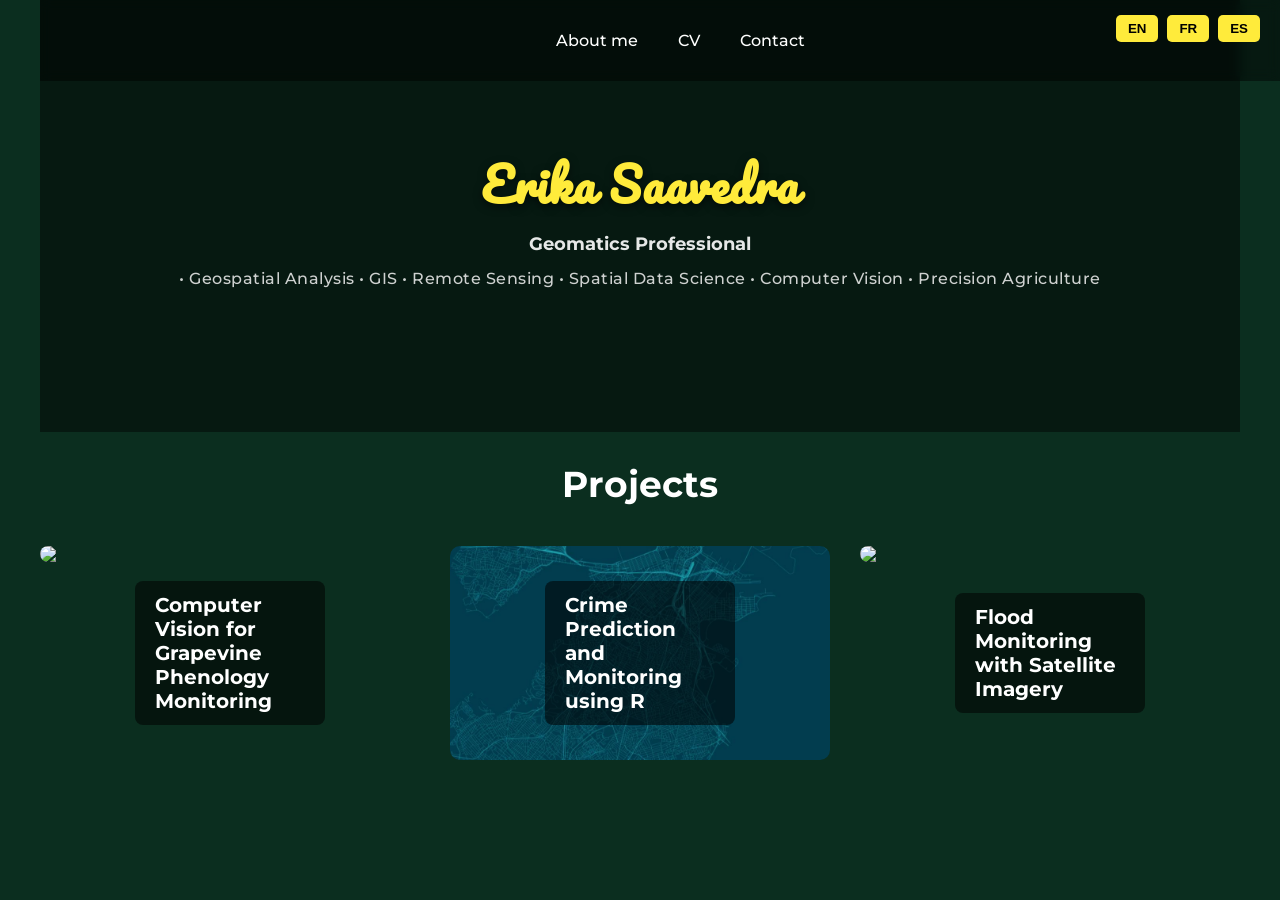
==== index.html @ 739f8e3c "Fix spacing in keywords section of index.html" ====
<!DOCTYPE html>
<html lang="en">
<head>
    <meta charset="UTF-8">
    <meta name="viewport" content="width=device-width, initial-scale=1.0">
    <title>Erika Saavedra | Geomatics Professional</title>
    <link rel="stylesheet" href="styles.css">
    <link href="https://fonts.googleapis.com/css2?family=Pacifico&family=Montserrat:wght@300;500;700&display=swap" rel="stylesheet">
</head>

<body>
<div class="main-container">
    <!-- LANGUAGE SWITCH -->
    <div class="lang-switch">
        <button data-lang="en">EN</button>
        <button data-lang="fr">FR</button>
        <button data-lang="es">ES</button>
    </div>

    <!-- NAVBAR -->
    <nav>
        <ul>
            <li><a href="about.html" class="t-about" id="about-link">About me</a></li>
            <li><a href="cv.pdf" target="_blank" class="t-cv">CV</a></li>
            <li><a href="contact.html" class="t-contact" id="contact-link">Contact</a></li>
        </ul>
    </nav>

    <!-- HERO SECTION -->
    <header class="hero">
        <div class="overlay"></div>
        <div class="hero-content">
            <h1 class="name">Erika Saavedra</h1>
            <h2 class="subtitle t-subtitle">Geomatics Professional</h2>
            <div class="keywords t-keywords"> • Geospatial Analysis  • GIS • Remote Sensing  • Spatial Data Science  • Computer Vision  • Precision Agriculture</div>        
        </div>
    </header>

       <!-- PROJECTS SECTION -->
    <section class="projects">
        <h2 class="t-projects">Projects</h2>

        <div class="project-grid">
            <a href="projects/project1/project1.html" class="project-card">
    <img src="https://images.unsplash.com/photo-1529070538774-1843cb3265df?auto=format&fit=crop&w=900&q=60">
    <div class="project-title">Computer Vision for Grapevine Phenology Monitoring</div>
</a>

            <a href="projects/project2/project2.html" class="project-card">
    <img src="BostonRed.jpg">
    <div class="project-title t-p2">Crime Prediction and Monitoring using R</div>
</a>

            <a href="projects/project3/project3.html" class="project-card">
    <img src="https://images.unsplash.com/photo-1501785888041-af3ef285b470?auto=format&fit=crop&w=900&q=60">
    <div class="project-title t-p3">Flood Monitoring with Satellite Imagery</div>
</a>
             
        </div>
    </section>

    <script src="script.js"></script>
    </div> <!-- cierre del main-container -->
</body>
</html>
---- styles.css ----
body {
    margin: 0;
    font-family: 'Montserrat', sans-serif;
    background-color: #0b2e1f;
    color: white;
}

/* LANGUAGE SWITCH */
.lang-switch {
    position: fixed;
    top: 15px;
    right: 20px;
    z-index: 20;
}

.lang-switch button {
    background: #ffeb3b;
    border: none;
    padding: 6px 12px;
    margin-left: 5px;
    cursor: pointer;
    border-radius: 5px;
    font-weight: bold;
}

.hero {
    height: 48vh; /* Antes 90vh */
    background-image: url('https://images.unsplash.com/photo-1500530855697-b586d89ba3ee?auto=format&fit=crop&w=1200&q=60');
    background-size: cover;
    background-position: center;
    position: relative;
    display: flex;
    justify-content: center;
    align-items: center;
    overflow: hidden; /* IMPORTANTE */
}
.hero-content {
    text-align: center;
    z-index: 2;
}

.overlay {
    position: absolute;
    inset: 0;
    background: rgba(0,0,0,0.45);
    z-index: 1;
    pointer-events: none;
}


nav {
    width: 100%;
    padding: 15px 0;
    position: fixed;
    top: 0;
    background-color: rgba(0,0,0,0.45);
    backdrop-filter: blur(6px);
    z-index: 10;
}

nav ul {
    list-style: none;
    display: flex;
    justify-content: center;
    gap: 40px;
    padding: 0;
}

nav a {
    color: white;
    text-decoration: none;
    font-weight: 500;
}


.name {
    font-family: 'Pacifico', cursive;
    font-size: 46px; /* Antes 80px */
    color: #ffeb3b;
    margin: 0;
    letter-spacing: 1px;
    text-shadow: 0 3px 8px rgba(0,0,0,0.5);
}

.subtitle {
    font-size: 18px; /* Antes 22px */
    margin-top: 8px;
    opacity: 0.9;
}

/* PROJECTS */

.projects {
    position: relative;
    z-index: 5;
}

.projects h2 {
    font-size: 36px;
    margin-bottom: 40px;
}

.project-grid {
    display: grid;
    grid-template-columns: repeat(3, 1fr);
    gap: 30px;
}

.project-card {
    position: relative;
    opacity: 0;
    transform: translateY(20px);
    transition: all 0.8s ease;
}

.project-card.visible {
    opacity: 1;
    transform: translateY(0);
}

.project-card img {
    width: 100%;
    height: auto;
    max-height: 260px;
    object-fit: cover;
   }

.project-title {
    position: absolute;
    top: 50%;
    left: 50%;
    transform: translate(-50%, -50%);
    background: rgba(0,0,0,0.55);
    padding: 12px 20px;
    border-radius: 8px;
    font-size: 20px;
    font-weight: bold;
    color: white;
}

.about-page,
.contact-page {
    margin-top: 120px; /* Ajusta si lo quieres más arriba o abajo */
}
.about-photo img {
    width: 220px;
    height: 220px;
    object-fit: cover;
    border-radius: 12px;
}

.about-container,
.contact-container {
    margin-top: 40px;
}

.keywords {
    margin-top: 12px;
    font-size: 16px;
    opacity: 0.85;
    letter-spacing: 0.5px;
    text-align: center;
    color: #f2f2f2; /* mismo color que tu nombre */
    font-weight: 500;
}

@media (max-width: 900px) {
    .project-grid {
        grid-template-columns: repeat(2, 1fr);
    }
}

@media (max-width: 600px) {
    .project-grid {
        grid-template-columns: 1fr;
    }

    .project-card img {
        max-height: 180px;
    }
}

h1, h2, h3, p {
    text-align: center;
}


img {
    width: 100%;
    height: auto;
    max-width: 600px;   /* evita imágenes gigantes */
    display: block;
    margin: 0 auto;     /* centra las imágenes */
    border-radius: 10px;
}

/* CONTENEDOR GENERAL PARA CENTRAR TODO */
.main-container {
    max-width: 1200px;   /* evita que el contenido se estire demasiado */
    margin: 0 auto;      /* centra todo */
    padding: 0 20px;     /* espacio lateral */
}
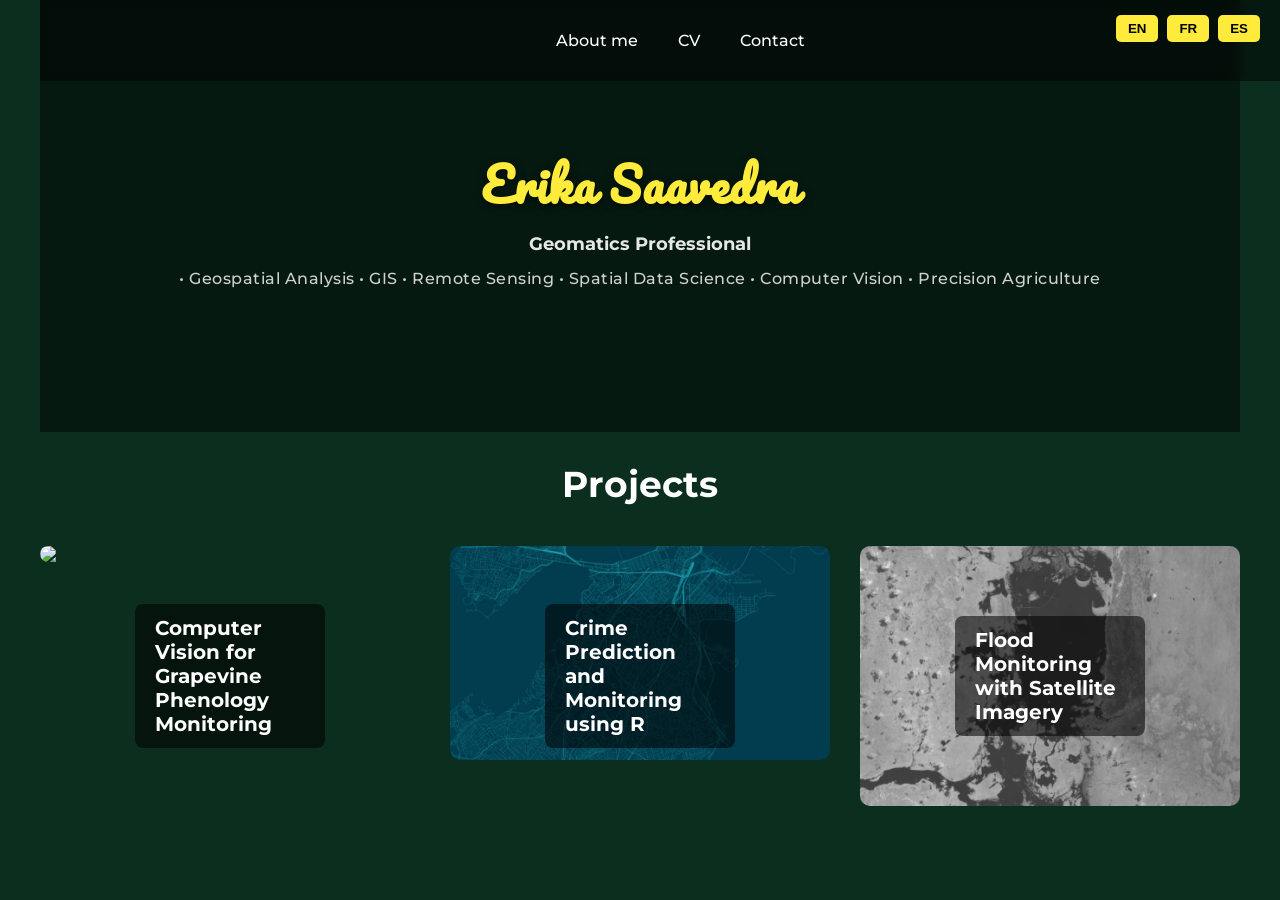
==== commit 2e23fbb2: "Update index.html" ====
--- a/index.html
+++ b/index.html
@@ -52,7 +52,7 @@
 </a>
 
             <a href="projects/project3/project3.html" class="project-card">
-    <img src="https://images.unsplash.com/photo-1501785888041-af3ef285b470?auto=format&fit=crop&w=900&q=60">
+    <img src="Image_Portafolio_Floods.jpg">
     <div class="project-title t-p3">Flood Monitoring with Satellite Imagery</div>
 </a>
              
--- a/styles.css
+++ b/styles.css
@@ -149,9 +149,15 @@
     border-radius: 12px;
 }
 
-.about-container,
-.contact-container {
-    margin-top: 40px;
+.about-container {
+    display: flex;
+    align-items: center;
+    justify-content: center;
+    gap: 60px;
+
+    max-width: 900px;
+    margin: 60px auto;
+    /*padding: 20px;*/
 }
 
 .keywords {
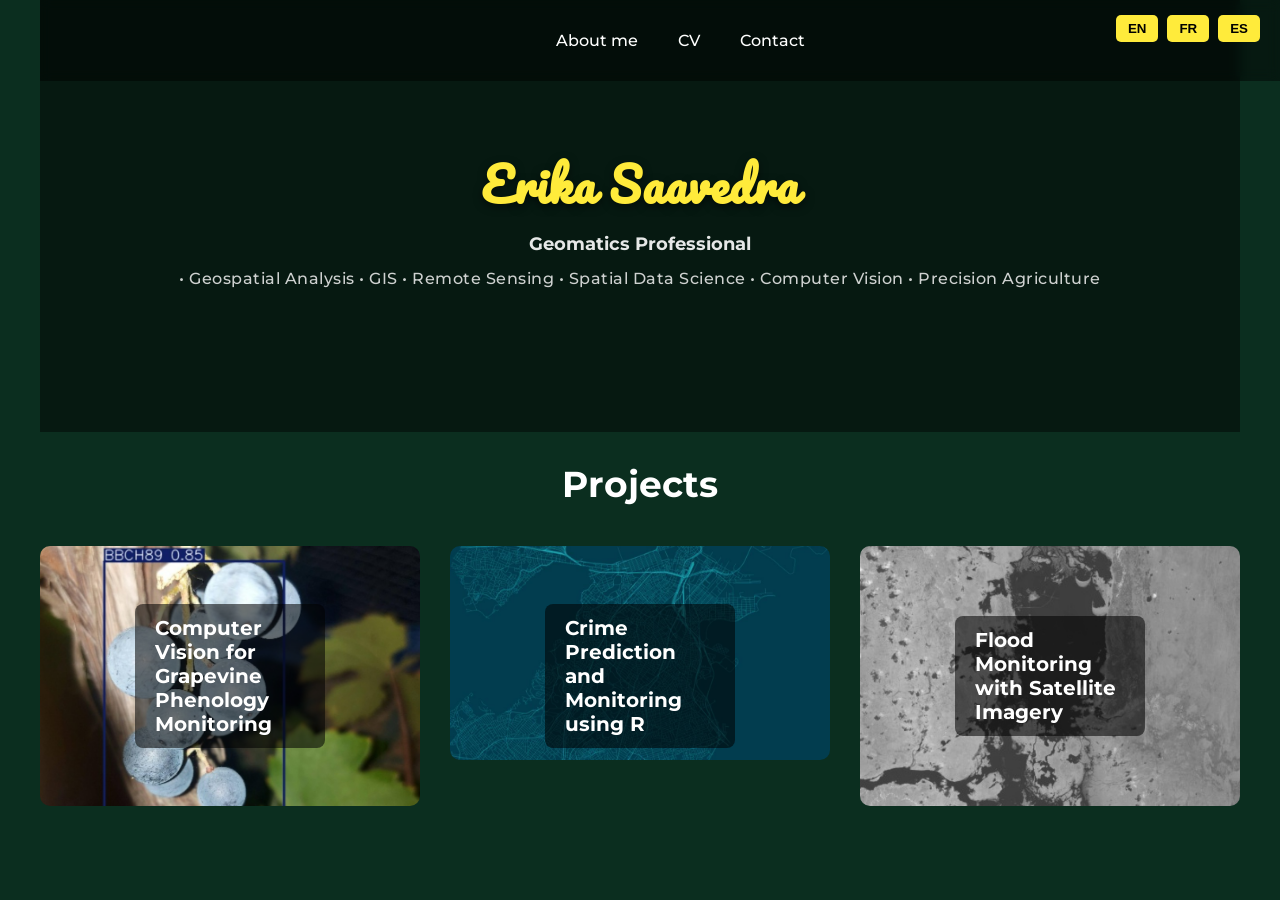
==== commit aa248e2e: "Update index.html" ====
--- a/index.html
+++ b/index.html
@@ -42,7 +42,7 @@
 
         <div class="project-grid">
             <a href="projects/project1/project1.html" class="project-card">
-    <img src="https://images.unsplash.com/photo-1529070538774-1843cb3265df?auto=format&fit=crop&w=900&q=60">
+    <img src="Image_portafolio_uva2.jpg">
     <div class="project-title">Computer Vision for Grapevine Phenology Monitoring</div>
 </a>
 
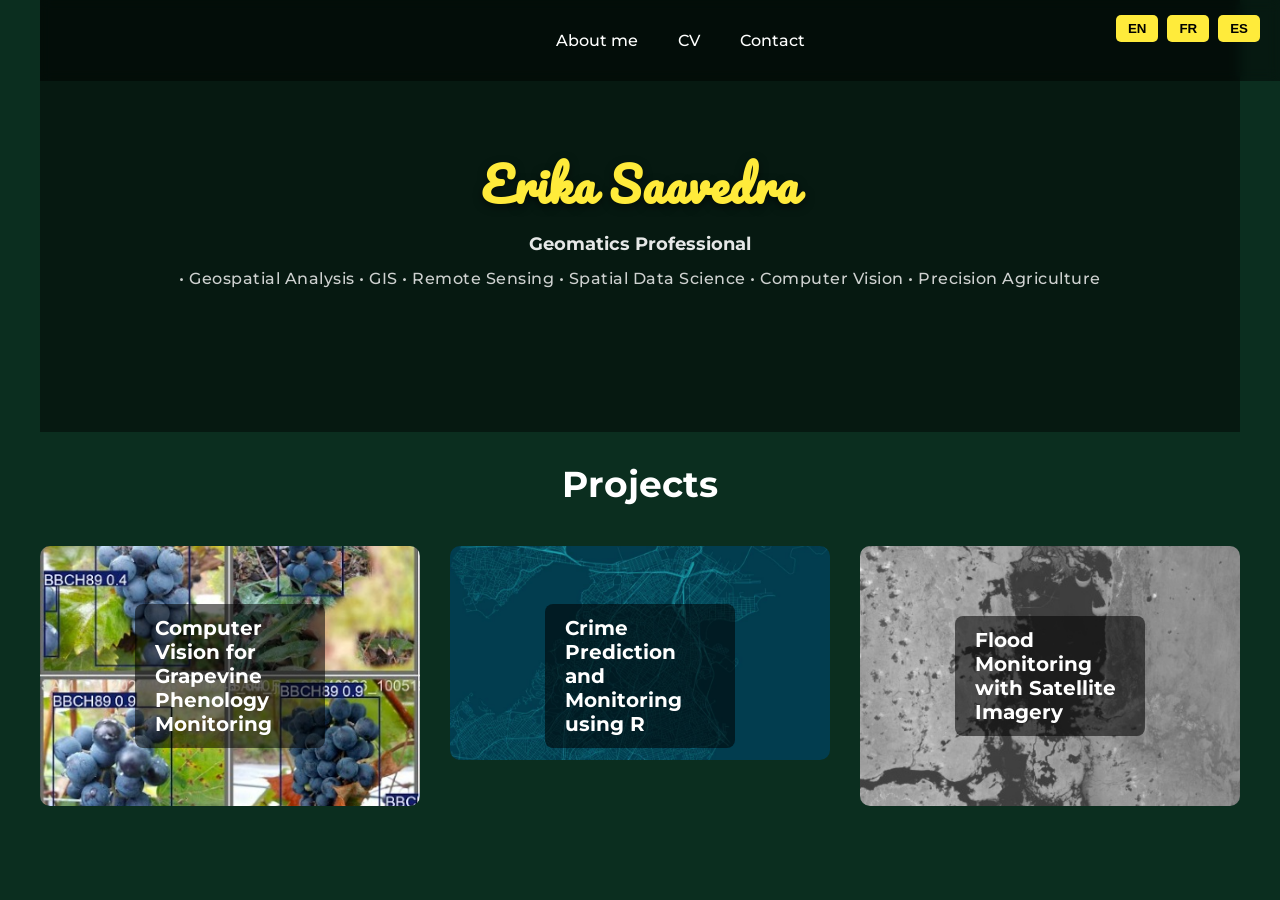
==== commit 91283264: "Update project image in index.html" ====
--- a/index.html
+++ b/index.html
@@ -42,7 +42,7 @@
 
         <div class="project-grid">
             <a href="projects/project1/project1.html" class="project-card">
-    <img src="Image_portafolio_uva2.jpg">
+    <img src="Image_portafolio_uva3.jpg">
     <div class="project-title">Computer Vision for Grapevine Phenology Monitoring</div>
 </a>
 
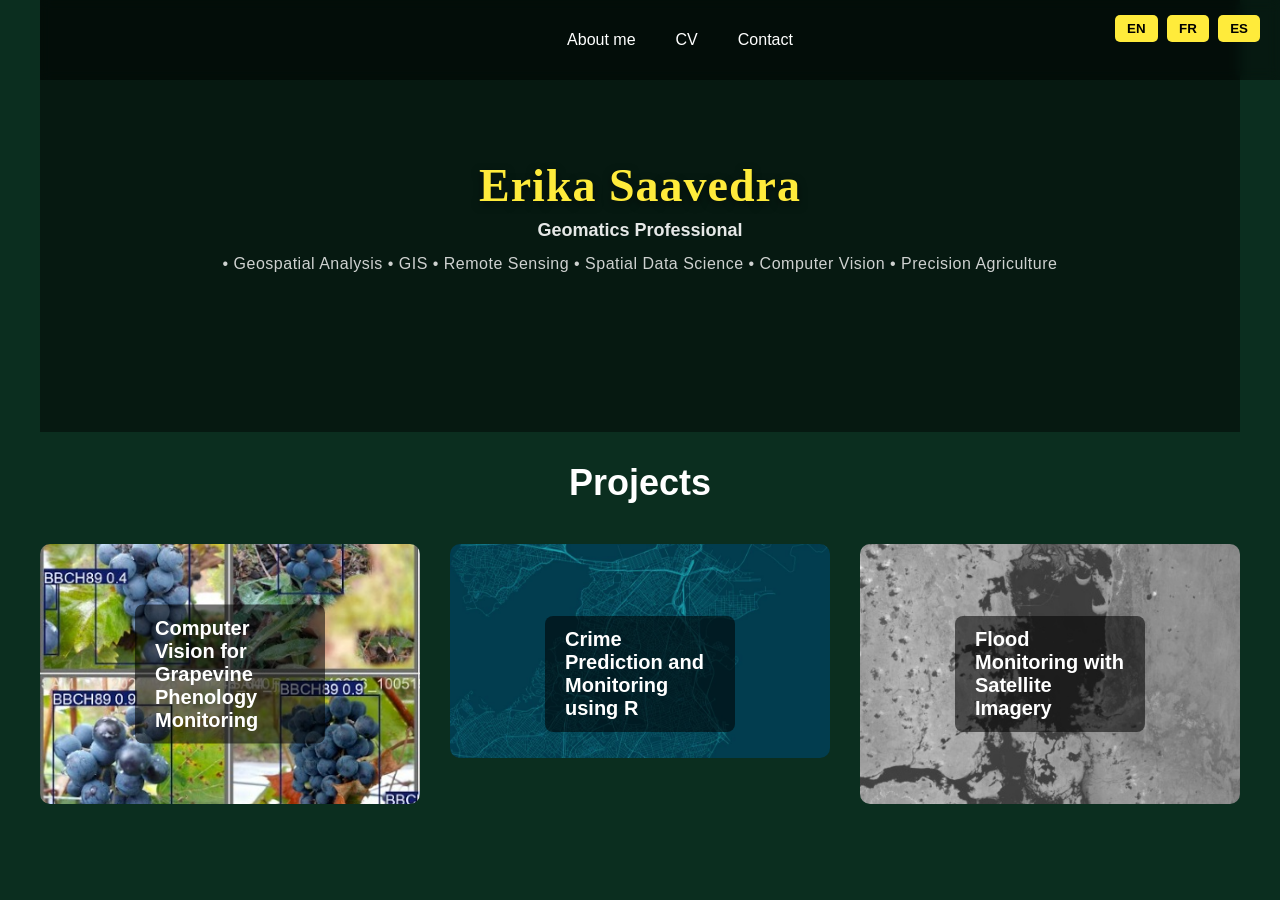
==== commit 1e4ca6dc: "Update index.html" ====
--- a/index.html
+++ b/index.html
@@ -5,7 +5,7 @@
     <meta name="viewport" content="width=device-width, initial-scale=1.0">
     <title>Erika Saavedra | Geomatics Professional</title>
     <link rel="stylesheet" href="styles.css">
-    <link href="https://fonts.googleapis.com/css2?family=Pacifico&family=Montserrat:wght@300;500;700&display=swap" rel="stylesheet">
+    <link href="ortofotos_portafolio.jpg" rel="stylesheet">
 </head>
 
 <body>
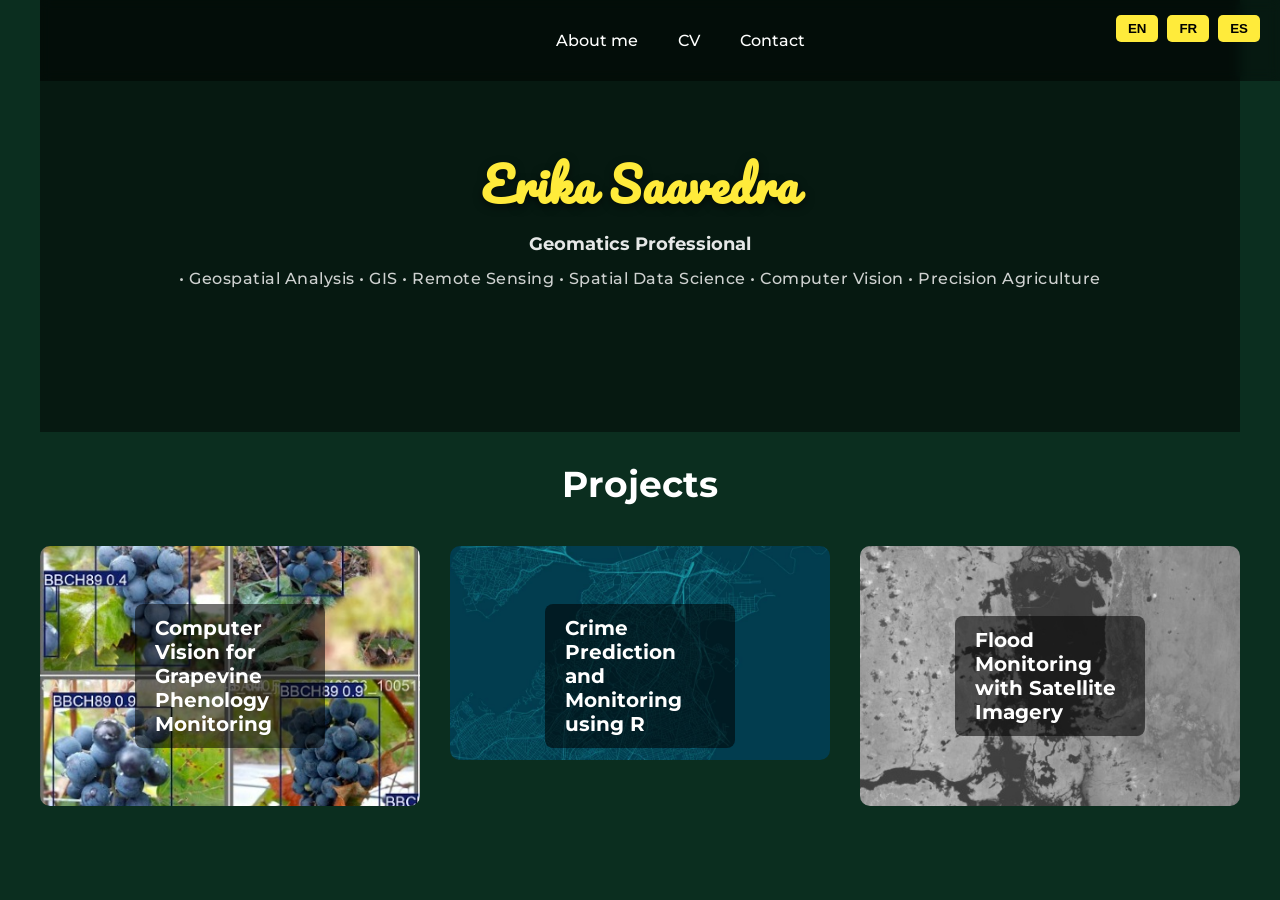
==== commit 8f06aa89: "Update stylesheet link to Google Fonts Replaced local stylesheet link with Google Fonts link." ====
--- a/index.html
+++ b/index.html
@@ -5,7 +5,7 @@
     <meta name="viewport" content="width=device-width, initial-scale=1.0">
     <title>Erika Saavedra | Geomatics Professional</title>
     <link rel="stylesheet" href="styles.css">
-    <link href="ortofotos_portafolio.jpg" rel="stylesheet">
+    <link href="https://fonts.googleapis.com/css2?family=Pacifico&family=Montserrat:wght@300;500;700&display=swap" rel="stylesheet">
 </head>
 
 <body>
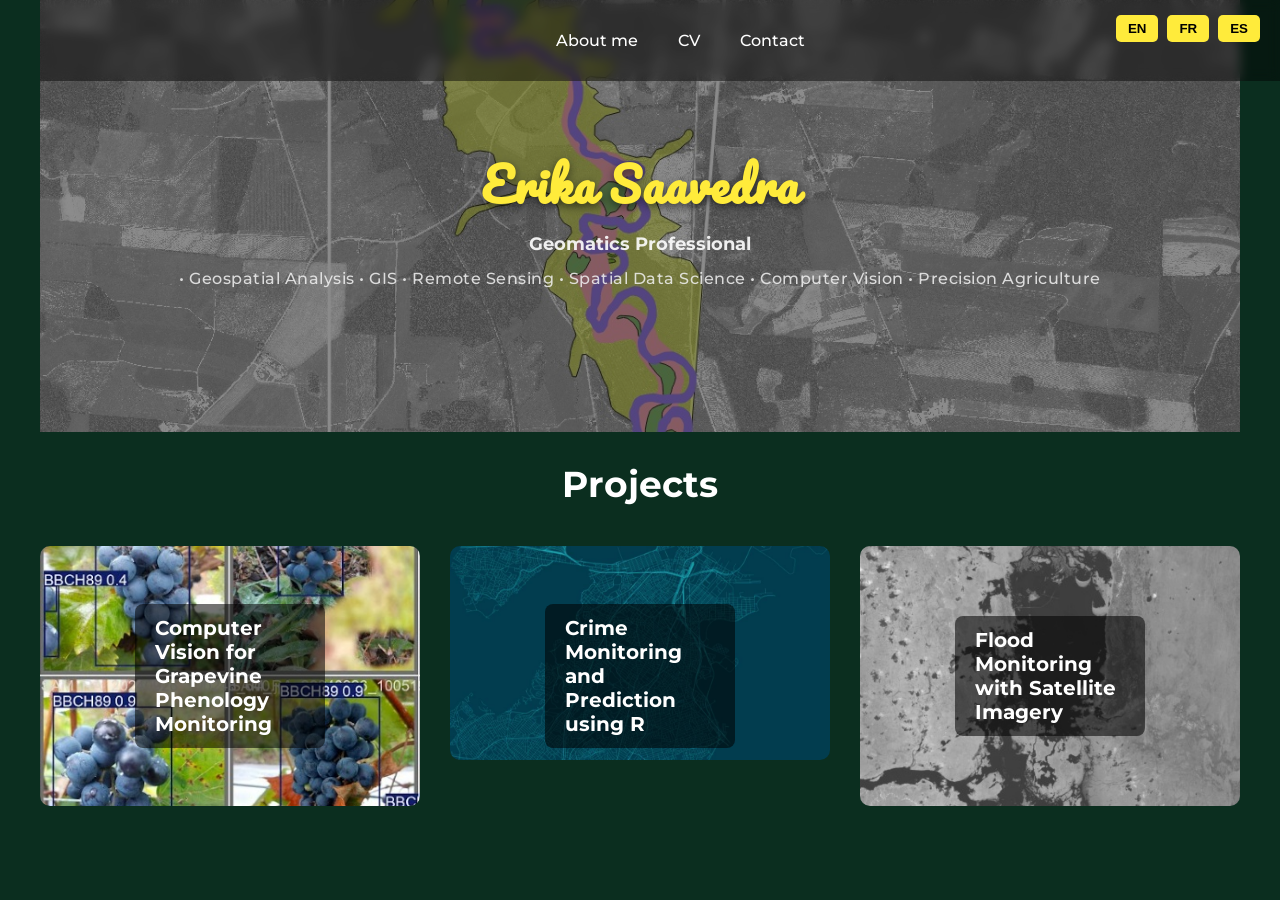
==== commit 84f1b0e9: "Update index.html" ====
--- a/index.html
+++ b/index.html
@@ -48,7 +48,7 @@
 
             <a href="projects/project2/project2.html" class="project-card">
     <img src="BostonRed.jpg">
-    <div class="project-title t-p2">Crime Prediction and Monitoring using R</div>
+    <div class="project-title t-p2">Crime Monitoring and Prediction using R</div>
 </a>
 
             <a href="projects/project3/project3.html" class="project-card">
--- a/styles.css
+++ b/styles.css
@@ -25,7 +25,7 @@
 
 .hero {
     height: 48vh; /* Antes 90vh */
-    background-image: url('https://images.unsplash.com/photo-1500530855697-b586d89ba3ee?auto=format&fit=crop&w=1200&q=60');
+    background-image: url('ortofotos_portafolio.jpg');
     background-size: cover;
     background-position: center;
     position: relative;
